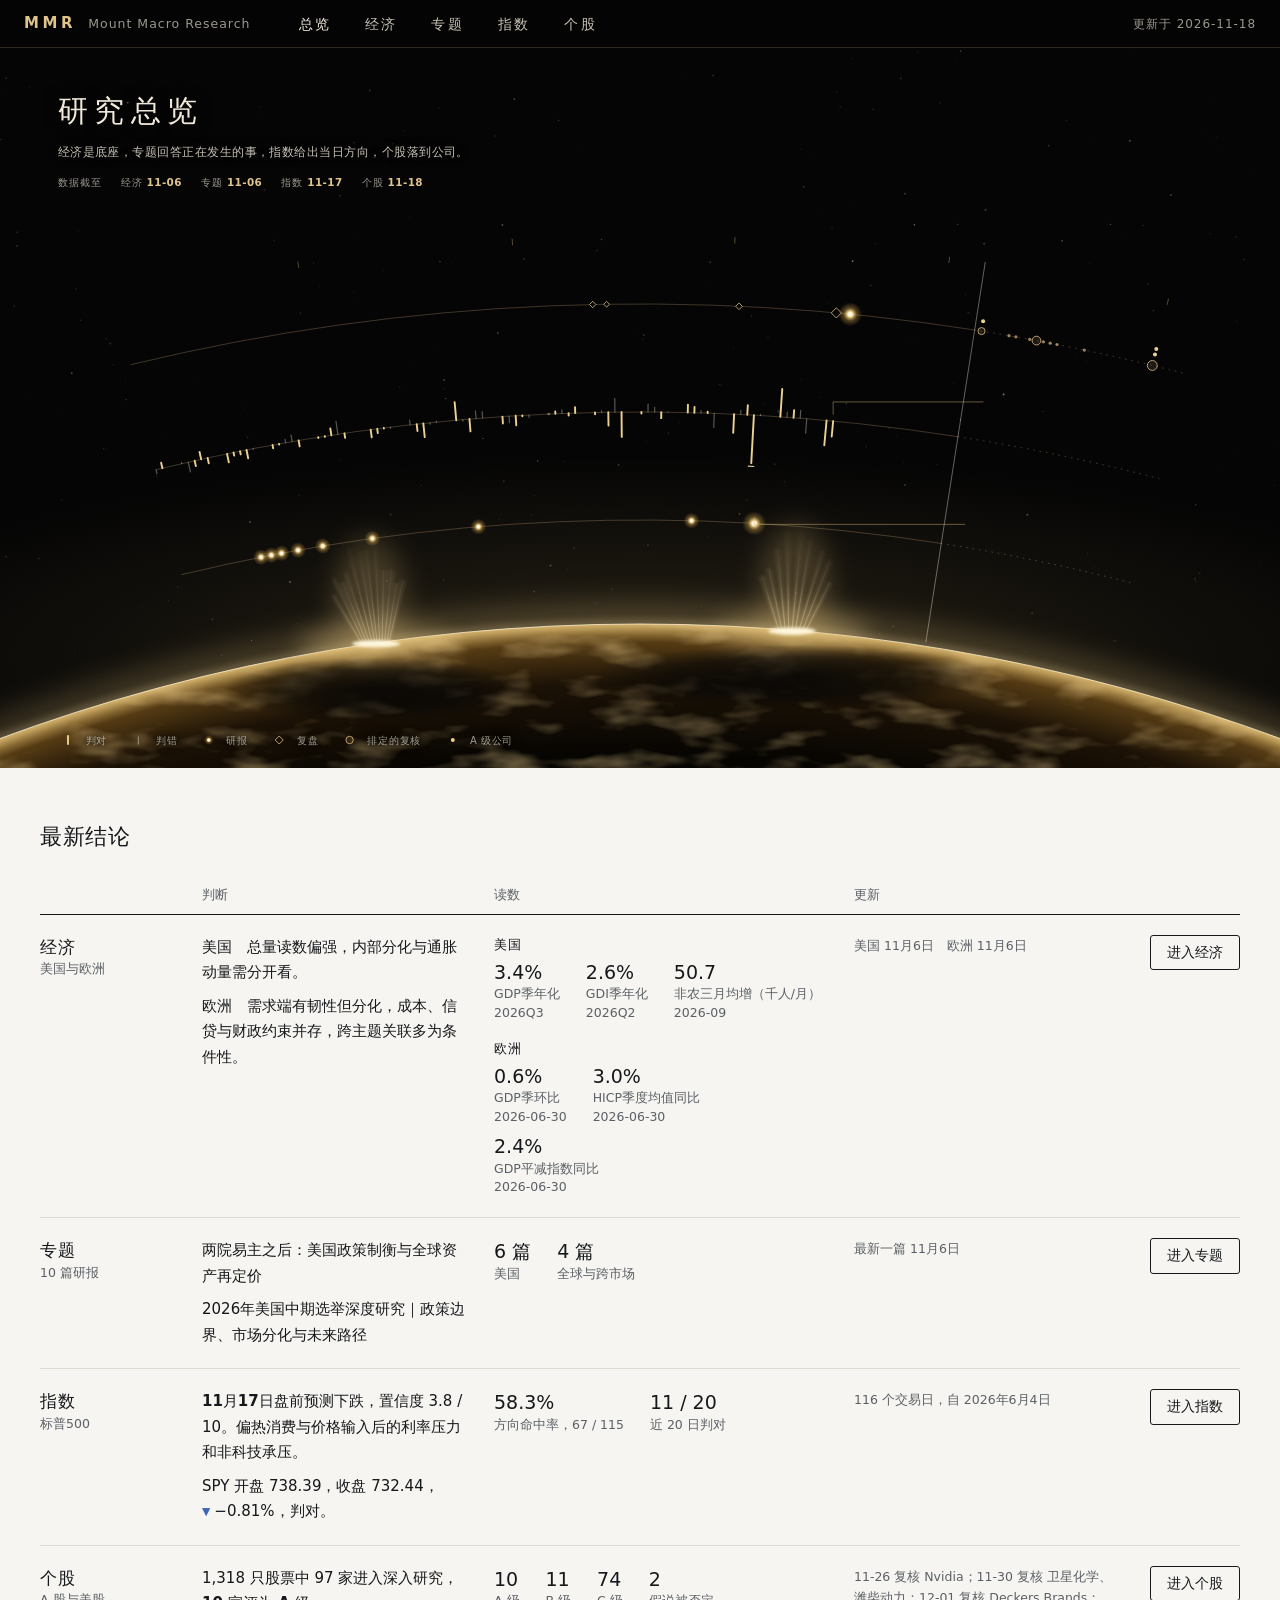
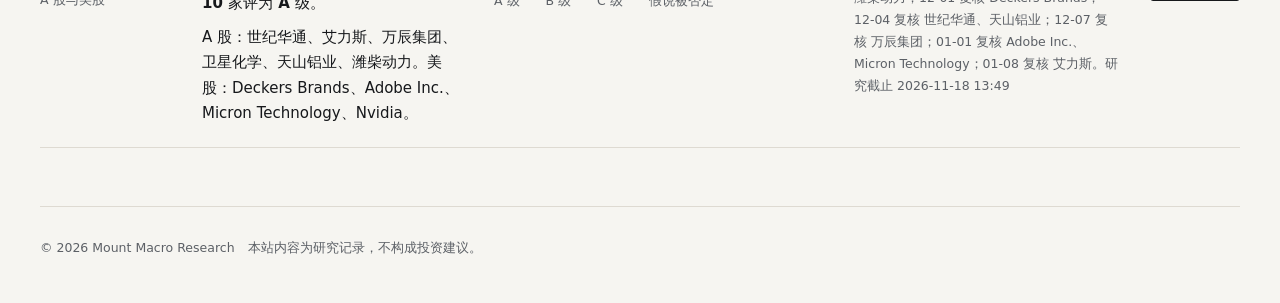
==== index.html @ 487f597b "个股：公开文字去掉工作备注和写死的分级；少见的两种结论不再被标成 C 级 - Adobe、Deckers、美光的“为什么是现在”等栏目改成给读者看的话；七家 A 股公司的估值方法改成中文。 - 复核日" ====
<!doctype html>
<html lang="zh-CN">
<head>
<meta charset="utf-8">
<meta name="viewport" content="width=device-width, initial-scale=1, viewport-fit=cover">
<title>Mount Macro Research</title>
<meta name="description" content="Mount Macro Research：从基础经济研究、专题研究到标普500 当日预测与 A 股、美股个股机会的一套研究。">
<link rel="icon" href="assets/favicon.svg" type="image/svg+xml">
<link rel="stylesheet" href="assets/site.css?v=5579588b7c">
<style>
.now td:first-child { width: 150px } .now h3 { font: 600 17px/1.5 var(--sans); letter-spacing: .06em } .now h3 small { display: block; font: 400 12.5px/1.5 var(--sans); color: var(--p-ink2); letter-spacing: 0 }
.now .judg { font-size: 15px; line-height: 1.7; max-width: 44ch; text-wrap: pretty } .now .judg + .judg { margin-top: 8px } .now .judg b { font-weight: 600 }
.now .figs { display: flex; gap: 6px 26px; flex-wrap: wrap } .now .figs div { font-size: 12.5px; color: var(--p-ink2); line-height: 1.5 } .now .figs b { display: block; font: 500 19px/1.4 var(--num); color: var(--p-ink) }
.now td { padding-top: 20px; padding-bottom: 20px } .now td:last-child { width: 110px; text-align: right } .now td:nth-child(3) { width: 30% } .now td:nth-child(4) { width: 24% }
.now .region-k { font-size: 12.5px; font-weight: 600; letter-spacing: .08em; margin-bottom: 4px }
@media (max-width: 900px) {
  /* 窄屏上每一层占一段，自上而下排 */
  .now thead { display: none } .now tr { display: block; padding: 22px 0; border-bottom: 1px solid var(--p-hair) } .now tbody tr:first-child { padding-top: 0 }
  .now td, .now td:first-child, .now td:nth-child(3), .now td:nth-child(4), .now td:last-child { display: block; width: auto; padding: 0; border: 0; text-align: left }
  .now td + td { margin-top: 12px } .now .judg { max-width: none }
}
</style>
</head>
<body>
<div class="stage-wrap"><div class="stage pre" id="stage">
  <svg class="field" id="field" viewBox="0 0 1600 900" role="img" aria-label="四层研究在同一条时间轴上：最下是经济，往上依次是专题、指数、个股"></svg>
  <header class="cover" style="width:620px">
    <h1>研究总览</h1>
    <p class="cover-line">经济是底座，专题回答正在发生的事，指数给出当日方向，个股落到公司。</p>
    <p class="cover-meta" id="asof"></p>
  </header>
  <footer class="foot"><div class="legend" id="legend"></div></footer>
</div></div>

<main class="paper">
  <div class="wrap">
    <section class="sec" id="now">
      <div class="sec-h"><h2>最新结论</h2></div>
      <div class="tbl-wrap"><table class="tbl now" id="now-table"></table></div>
    </section>
    <div id="foot"></div>
  </div>
</main>

<script src="data/hub.js?v=5579588b7c"></script>
<script src="assets/site.js?v=5579588b7c"></script>
<script src="assets/home.js?v=5579588b7c"></script>
</body>
</html>
---- assets/site.css ----
/* 整站共用样式。
   两种表面：夜空舞台（看结构与关系）和纸面（读内容与数字）。
   颜色只做三件事：香槟金是体系本身（线、数字、焦点）；赤金/烤蓝是方向（涨跌、正负）；实心/空心是结果（判对、判错）。 */
:root {
  --night: #050505; --ink: #f1eadb; --ink2: rgba(241, 234, 219, .82); --ink3: rgba(241, 234, 219, .64); --hair: rgba(206, 176, 118, .22);
  --gold: #cfb07a; --gold2: rgba(207, 176, 122, .55); --gold-t: #e0c48c;   /* 金色文字比细线亮一档，并且加粗，黑底上才看得清 */
  --warm: #ad4a40; --cool: #6290dc; --amber: #b3903a;
  --paper: #f6f5f1; --p-ink: #16181b; --p-ink2: #5c6066; --p-ink3: #6f7378; --p-hair: #dedad2; --p-hair2: #ebe8e1;
  --p-accent: #7a5f1c; --p-warm: #a8443a; --p-cool: #3d66b5; --p-wash: rgba(179, 144, 58, .1);
  --sans: "PingFang SC", "Hiragino Sans GB", "Noto Sans CJK SC", "Source Han Sans SC", "Microsoft YaHei", system-ui, sans-serif;
  --num: "Avenir Next", "Helvetica Neue", "Segoe UI", "PingFang SC", system-ui, sans-serif;
}
* { box-sizing: border-box }
[hidden] { display: none !important }
html { background: var(--night); -webkit-text-size-adjust: 100% }
body { margin: 0; background: var(--night); color: var(--ink); font: 15px/1.75 var(--sans); -webkit-font-smoothing: antialiased; font-synthesis: none }
button, input, select { font: inherit; color: inherit }
button { cursor: pointer }
a { color: inherit }
p, h1, h2, h3, h4, figure, dl, dd { margin: 0 }
:focus-visible { outline: 1px solid var(--gold); outline-offset: 4px; border-radius: 2px }
.paper :focus-visible, .dossier .body :focus-visible { outline-color: var(--p-accent) }
.sr { position: absolute; width: 1px; height: 1px; overflow: hidden; clip-path: inset(50%); white-space: nowrap }

/* ── 顶栏：五个栏目按研究链排列 ── */
.nav { position: sticky; top: 0; z-index: 40; height: 48px; display: flex; align-items: center; gap: 34px; padding: 0 max(24px, calc((100vw - 1456px) / 2)); overflow-x: auto; overflow-y: hidden; scrollbar-width: none;
  background: rgba(5, 5, 5, .9); -webkit-backdrop-filter: blur(10px); backdrop-filter: blur(10px); border-bottom: 1px solid var(--hair) }
.brand { display: flex; align-items: baseline; gap: 12px; text-decoration: none; margin-right: 14px; white-space: nowrap }
.brand b { font: 600 15px/1 var(--num); letter-spacing: .24em; color: var(--gold-t) }
.brand span { font: 400 12.5px/1 var(--sans); letter-spacing: .08em; color: var(--ink3) }
.nav .tab { position: relative; font: 400 14px/48px var(--sans); letter-spacing: .16em; color: var(--ink2); text-decoration: none; white-space: nowrap; transition: color .2s }
.nav .tab:hover { color: var(--ink) }
.nav .tab[aria-current="page"] { color: var(--ink) }
.nav .tab[aria-current="page"]::after { content: ""; position: absolute; left: 0; right: .16em; bottom: 0; height: 1px; background: var(--gold) }
.nav .aside { margin-left: auto; display: flex; align-items: center; gap: 14px; font: 400 12px/1 var(--sans); letter-spacing: .08em; color: var(--ink3); white-space: nowrap }

/* ── 夜空舞台：1600×900 的画面整体缩放 ── */
.stage-wrap { position: relative; background: var(--night); overflow: hidden; height: calc(900px * var(--s, 1)) }
.stage { position: absolute; left: 50%; top: 0; width: 1600px; height: 900px; margin-left: -800px; transform: scale(var(--s, 1)); transform-origin: 50% 0; color: var(--ink) }
.field { position: absolute; left: 0; top: 0; width: 1600px; height: 900px; overflow: visible }
.cover { position: absolute; left: 72px; top: 54px; width: 480px; z-index: 2 }
.cover h1 { font: 300 38px/1.3 var(--sans); letter-spacing: .2em; text-shadow: 0 0 18px var(--night) }
.cover-line { margin-top: 14px; font: 400 14.5px/1.9 var(--sans); color: var(--ink2); letter-spacing: .04em; text-shadow: 0 0 12px var(--night); text-wrap: pretty }
.cover-meta { margin-top: 14px; display: flex; gap: 8px 24px; flex-wrap: wrap; align-items: baseline; font: 400 12.5px/1.6 var(--sans); color: var(--ink3); letter-spacing: .06em }
.cover-meta b { font: 600 13px/1.6 var(--num); color: var(--gold-t); letter-spacing: .04em }
.link { background: none; border: 0; padding: 0 0 2px; color: var(--ink); font: 400 13px/1.6 var(--sans); letter-spacing: .08em; border-bottom: 1px solid var(--gold2); text-decoration: none; cursor: pointer; transition: border-color .2s, color .2s }
.link:hover { border-bottom-color: var(--gold); color: #fff }
.index { position: absolute; right: 72px; top: 54px; width: 286px; z-index: 2 }
.index::before { content: ""; position: absolute; inset: -30px -40px -26px -46px; z-index: -1; pointer-events: none; background: radial-gradient(closest-side, rgba(5, 5, 5, .78), rgba(5, 5, 5, .5) 62%, rgba(5, 5, 5, 0)) }
.index h2 { font: 500 13px/1.5 var(--sans); color: var(--ink3); letter-spacing: .1em; padding-bottom: 12px; border-bottom: 1px solid var(--hair) }
.index h3 { display: flex; gap: 10px; align-items: center; font: 400 12.5px/1.5 var(--sans); color: var(--ink3); margin: 14px 0 4px; letter-spacing: .04em }
.index h3 i { width: 16px; height: 2px; border-radius: 1px; flex: none; background: var(--gold) }
.index .row { display: grid; grid-template-columns: 52px 1fr; gap: 0 4px; width: 100%; text-align: left; background: none; border: 0; padding: 4px 0; cursor: pointer; text-decoration: none;
  font: 400 13.5px/1.6 var(--sans); color: var(--ink2); transition: color .25s, opacity .35s; text-wrap: pretty }
.index .row span { font: 600 12.5px/1.75 var(--num); color: var(--gold-t); letter-spacing: .02em }
.index .row em { grid-column: 2; font: 400 12px/1.5 var(--sans); font-style: normal; color: var(--ink3) }
.index .row:hover, .index .row.on { color: var(--ink) }
.stage.focus .index .row:not(.on) { opacity: .4 }
.foot { position: absolute; left: 72px; right: 72px; bottom: 24px; display: flex; justify-content: space-between; align-items: flex-end; gap: 40px; z-index: 2;
  font: 400 12.5px/1.7 var(--sans); color: var(--ink3); letter-spacing: .04em; text-shadow: 0 0 6px var(--night), 0 0 14px var(--night) }
.legend { display: flex; gap: 8px 26px; flex-wrap: wrap; align-items: center }
.legend span { display: inline-flex; gap: 9px; align-items: center; white-space: nowrap }
.legend svg { width: 26px; height: 12px; overflow: visible; flex: none }
.note-l { max-width: 520px; text-wrap: pretty }
.seg-d { display: inline-flex; gap: 2px; padding: 2px; border: 1px solid var(--hair); border-radius: 3px }
.seg-d button { border: 0; background: none; padding: 3px 12px; font: 400 12.5px/1.7 var(--sans); letter-spacing: .08em; color: var(--ink2); border-radius: 2px }
.seg-d button[aria-pressed="true"] { background: rgba(207, 176, 122, .18); color: var(--ink) }

/* 舞台里的 SVG 文字与标记 */
.field text { font-family: var(--sans); fill: var(--ink); paint-order: stroke; stroke: var(--night); stroke-width: 5px; stroke-linejoin: round; stroke-opacity: .86 }
.field .t { font-size: 14.5px; font-weight: 500; letter-spacing: .06em }
.field .t2 { font-size: 12.5px; font-weight: 400; fill: var(--ink2); letter-spacing: .04em }
.field .t3 { font-size: 12px; font-weight: 400; fill: var(--ink3); letter-spacing: .04em }
.field .tn { font-family: var(--num); font-size: 12.5px; font-weight: 600; fill: var(--gold-t); letter-spacing: .04em }
.field .ta { font-family: var(--num); font-size: 12.5px; font-weight: 400; fill: var(--ink3); letter-spacing: .04em }   /* 坐标轴读数，保持轻 */
.field .hot { cursor: pointer }
.field .dim { transition: opacity .35s }
.stage.focus .field .dim:not(.on) { opacity: .22 }
.stage.pre .cover, .stage.pre .index, .stage.pre .foot { opacity: 0; transform: translateY(8px) }
.stage .cover, .stage .index, .stage .foot { transition: opacity 1.1s ease, transform 1.1s cubic-bezier(.2, .7, .2, 1) }
.stage .index { transition-delay: .5s } .stage .foot { transition-delay: .9s }
.stage.pre .field .rise { opacity: 0 }
.field .rise { transition: opacity 1.2s ease }

/* 悬停读数 */
.tip { position: fixed; z-index: 80; pointer-events: none; max-width: 340px; padding: 10px 14px 11px; background: rgba(12, 11, 9, .96); border: 1px solid var(--hair); color: var(--ink);
  font: 400 12.5px/1.65 var(--sans); letter-spacing: .02em; box-shadow: 0 12px 40px rgba(0, 0, 0, .6) }
.tip b { display: block; font: 500 14px/1.5 var(--num); color: var(--ink); letter-spacing: .02em }
.tip i { font-style: normal; color: var(--ink3) }
.tip .kv { display: flex; justify-content: space-between; gap: 18px }
.tip .kv span:last-child { font-family: var(--num); color: var(--ink) }

/* 窄屏照样显示整张图，按屏宽缩小 */
.nav::-webkit-scrollbar { display: none }
@media (max-width: 859px) { .nav { gap: 20px; padding: 0 16px } .brand span, .nav .aside > span { display: none } .nav .aside { gap: 0 } }

/* ── 纸面 ── */
.paper { background: var(--paper); color: var(--p-ink) }
.wrap { max-width: 1296px; margin: 0 auto; padding: 0 40px }
.sec { padding: 54px 0 58px; border-top: 1px solid var(--p-hair) }
.sec:first-child { border-top: 0 }
.sec > h2, .sec-h h2 { font: 600 22px/1.4 var(--sans); letter-spacing: .03em }
.sec .lede { color: var(--p-ink2); max-width: 70ch; margin-top: 6px; text-wrap: pretty }
.sec-h { display: flex; justify-content: space-between; align-items: flex-end; gap: 24px; flex-wrap: wrap; margin-bottom: 22px }
.filters { display: flex; gap: 12px 18px; flex-wrap: wrap; align-items: center; padding: 16px 0; position: sticky; top: 48px; z-index: 20; background: rgba(246, 245, 241, .94); -webkit-backdrop-filter: blur(8px); backdrop-filter: blur(8px); border-bottom: 1px solid var(--p-hair) }
.filters label { font-size: 12.5px; color: var(--p-ink2) }
.filters input[type="search"], .filters select { height: 32px; padding: 0 10px; border: 1px solid var(--p-hair); border-radius: 3px; background: #fff; font-size: 13px; min-width: 0 }
.filters input[type="search"] { width: 220px }
.filters .count { margin-left: auto; font-size: 12.5px; color: var(--p-ink2) }
.seg { display: inline-flex; border: 1px solid var(--p-hair); border-radius: 3px; overflow: hidden; background: #fff }
.seg button { border: 0; background: none; padding: 5px 14px; font-size: 13px; line-height: 1.6; color: var(--p-ink2); white-space: nowrap }
.seg button + button { border-left: 1px solid var(--p-hair) }
.seg button[aria-pressed="true"] { background: var(--p-ink); color: var(--paper) }
.tbl-wrap { overflow-x: auto }
table.tbl { width: 100%; border-collapse: collapse; font-size: 13.5px; line-height: 1.6 }
.tbl th { font-weight: 500; font-size: 12.5px; color: var(--p-ink2); text-align: left; padding: 10px 12px 9px; border-bottom: 1px solid var(--p-ink); white-space: nowrap }
.tbl td { padding: 11px 12px; border-bottom: 1px solid var(--p-hair); vertical-align: top }
.tbl th:first-child, .tbl td:first-child { padding-left: 0 } .tbl th:last-child, .tbl td:last-child { padding-right: 0 }
.tbl .n { font-family: var(--num); font-variant-numeric: tabular-nums; text-align: right; white-space: nowrap }
.tbl th.n { text-align: right }
.tbl tr.open { cursor: pointer; transition: background .15s } .tbl tr.open:hover { background: var(--p-wash) }
.tbl small { display: block; color: var(--p-ink2); font-size: 12.5px }
.tbl .clip { display: -webkit-box; -webkit-box-orient: vertical; -webkit-line-clamp: 2; overflow: hidden }
.pager { display: flex; justify-content: space-between; align-items: center; gap: 16px; padding-top: 14px; font-size: 12.5px; color: var(--p-ink2) }
.pager button { border: 1px solid var(--p-hair); background: #fff; border-radius: 3px; padding: 3px 12px; font-size: 13px } .pager button:disabled { opacity: .4; cursor: default }
.tag { display: inline-block; padding: 0 7px; border: 1px solid var(--p-hair); border-radius: 2px; font-size: 12px; line-height: 1.7; color: var(--p-ink2); white-space: nowrap; background: #fff }
.tag.gold { border-color: rgba(122, 95, 28, .45); color: var(--p-accent) }
.tag.solid { background: var(--p-ink); border-color: var(--p-ink); color: var(--paper) }
.mark { display: inline-block; width: 9px; height: 9px; border-radius: 50%; margin-right: 7px; vertical-align: 0; border: 1.5px solid var(--p-accent) }
.mark.hit { background: var(--p-accent) } .mark.miss { border-color: #9a9da2 }
.up, .dn { white-space: nowrap } .up::before { content: "▲"; color: var(--p-warm); font-size: .72em; margin-right: 4px; vertical-align: .1em } .dn::before { content: "▼"; color: var(--p-cool); font-size: .72em; margin-right: 4px; vertical-align: .1em }
.stage .up::before, .dossier header .up::before, .tip .up::before { color: var(--warm) } .stage .dn::before, .dossier header .dn::before, .tip .dn::before { color: var(--cool) }
.btn { display: inline-block; white-space: nowrap; border: 1px solid var(--p-ink); background: none; border-radius: 3px; padding: 6px 16px; font-size: 13.5px; line-height: 1.6; text-decoration: none; color: var(--p-ink); transition: background .15s, color .15s }
.btn:hover { background: var(--p-ink); color: var(--paper) }
.plain { color: var(--p-ink); text-decoration: underline; text-decoration-color: rgba(122, 95, 28, .5); text-underline-offset: 4px; background: none; border: 0; padding: 0; cursor: pointer }
.plain:hover { text-decoration-color: var(--p-accent) }
.kvs { display: grid; grid-template-columns: repeat(auto-fit, minmax(150px, 1fr)); gap: 22px 28px }
.kv-b { border-top: 1px solid var(--p-ink); padding-top: 10px }
.kv-b dt { font-size: 12.5px; color: var(--p-ink2) }
.kv-b dd { font: 500 26px/1.3 var(--num); letter-spacing: -.01em; margin-top: 2px }
.kv-b small { display: block; font: 400 12.5px/1.5 var(--sans); color: var(--p-ink2); letter-spacing: 0; margin-top: 2px }
.fine { font-size: 12.5px; line-height: 1.75; color: var(--p-ink2); max-width: 86ch; text-wrap: pretty }
.fine + .fine { margin-top: 8px }
.cols { display: grid; grid-template-columns: 1fr 1fr; gap: 48px }
.pagefoot { padding: 30px 0 44px; border-top: 1px solid var(--p-hair); font-size: 12.5px; line-height: 1.8; color: var(--p-ink2) }
.pagefoot p + p { margin-top: 2px }

/* 纸面上的图表 */
.chart { position: relative }
.chart svg { display: block; width: 100%; height: auto; overflow: visible }
.chart text { font-family: var(--num); font-size: 12px; fill: var(--p-ink2) }
.chart .grid { stroke: var(--p-hair2); stroke-width: 1 } .chart .axis { stroke: var(--p-hair); stroke-width: 1 }
.chart-legend { display: flex; gap: 20px; flex-wrap: wrap; font-size: 12.5px; color: var(--p-ink2); margin: 0 0 8px }
.chart-legend span { display: inline-flex; align-items: center; gap: 8px } .chart-legend svg { width: 24px; height: 10px; overflow: visible }

/* ── 详情面板：判断、依据、口径、验证 ── */
.dossier { position: fixed; inset: 0; z-index: 60; visibility: hidden }
.dossier.open { visibility: visible }
.dossier .veil { position: absolute; inset: 0; background: rgba(5, 5, 5, .6); opacity: 0; transition: opacity .25s }
.dossier.open .veil { opacity: 1 }
.dossier .panel { position: absolute; top: 0; right: 0; bottom: 0; width: min(780px, 100%); background: var(--paper); display: flex; flex-direction: column; box-shadow: -30px 0 90px rgba(0, 0, 0, .55);
  transform: translateX(28px); opacity: 0; transition: transform .28s cubic-bezier(.2, .7, .2, 1), opacity .22s }
.dossier.open .panel { transform: none; opacity: 1 }
.dossier header { background: var(--night); color: var(--ink); padding: 24px 36px 0; border-bottom: 1px solid var(--hair); flex: none }
.dossier .top { display: flex; justify-content: space-between; align-items: baseline; gap: 20px }
.dossier .kicker { font: 500 12.5px/1.6 var(--sans); letter-spacing: .1em; color: var(--gold-t) }
.dossier .close { background: none; border: 0; padding: 0 0 2px; font: 400 13px/1.6 var(--sans); letter-spacing: .1em; color: var(--ink2); border-bottom: 1px solid var(--hair) }
.dossier .close:hover { color: var(--ink) }
.dossier h3 { font: 300 26px/1.4 var(--sans); letter-spacing: .08em; margin: 8px 0 6px }
.dossier .line { font: 400 14.5px/1.8 var(--sans); color: var(--ink2); text-wrap: pretty }
.dossier .facts { display: flex; gap: 10px 30px; flex-wrap: wrap; margin-top: 16px }
.dossier .facts div { font: 400 12px/1.5 var(--sans); color: var(--ink3); letter-spacing: .04em }
.dossier .facts b { display: block; font: 400 16px/1.5 var(--num); color: var(--ink); letter-spacing: .01em }
.dossier .tabs { display: flex; gap: 30px; margin-top: 20px }
.dossier header:has(.tabs[hidden]) { padding-bottom: 22px }
.dossier .tabs button { position: relative; background: none; border: 0; padding: 12px 0 13px; font: 400 14px/1.5 var(--sans); letter-spacing: .14em; color: var(--ink2) }
.dossier .tabs button small { font: 600 11.5px var(--num); color: var(--gold-t); margin-left: 6px; letter-spacing: 0 }
.dossier .tabs button[aria-selected="true"] { color: var(--ink) }
.dossier .tabs button[aria-selected="true"]::after { content: ""; position: absolute; left: 0; right: .14em; bottom: -1px; height: 1px; background: var(--gold) }
.dossier .body { flex: 1; overflow: auto; overscroll-behavior: contain; padding: 30px 36px 56px; color: var(--p-ink); font-size: 14.5px; line-height: 1.85 }
.dossier .body h4 { font: 600 14px/1.6 var(--sans); letter-spacing: .04em; margin: 26px 0 8px } .dossier .body h4:first-child { margin-top: 0 }
.dossier .body p { max-width: 68ch; text-wrap: pretty; white-space: pre-line } .dossier .body p + p { margin-top: 10px }
.dossier .body ul { margin: 0; padding-left: 1.2em; max-width: 68ch } .dossier .body li + li { margin-top: 8px }
.dossier .body ol.chain { margin: 0; padding: 0; list-style: none; max-width: 68ch } .dossier .body ol.chain li { position: relative; padding-left: 1.6em } .dossier .body ol.chain li::before { content: "→"; position: absolute; left: 0; color: var(--p-accent) }
.dossier .body .defs { display: grid; grid-template-columns: max-content 1fr; gap: 6px 22px; font-size: 13.5px }
.dossier .body .defs dt { color: var(--p-ink2) } .dossier .body .defs dd { overflow-wrap: anywhere }
.dossier .body .quiet { color: var(--p-ink2); font-size: 13px }
.dossier .body .kvs { margin: 4px 0 6px } .dossier .body .kv-b dd { font-size: 21px }
.dossier .body table.tbl { font-size: 13px }

@media (max-width: 900px) {
  .wrap { padding: 0 20px } .sec { padding: 38px 0 42px } .cols { grid-template-columns: 1fr; gap: 28px }
  .filters { position: static } .filters .count { margin-left: 0; width: 100% }
  .dossier header { padding: 20px 20px 0 } .dossier .body { padding: 22px 20px 44px } .dossier .tabs { gap: 22px } .dossier h3 { font-size: 22px }
}
@media (prefers-reduced-motion: reduce) { * { transition: none !important; animation: none !important } }
@media print { .nav, .stage-wrap, .filters, .dossier { display: none !important } body, html { background: #fff } }
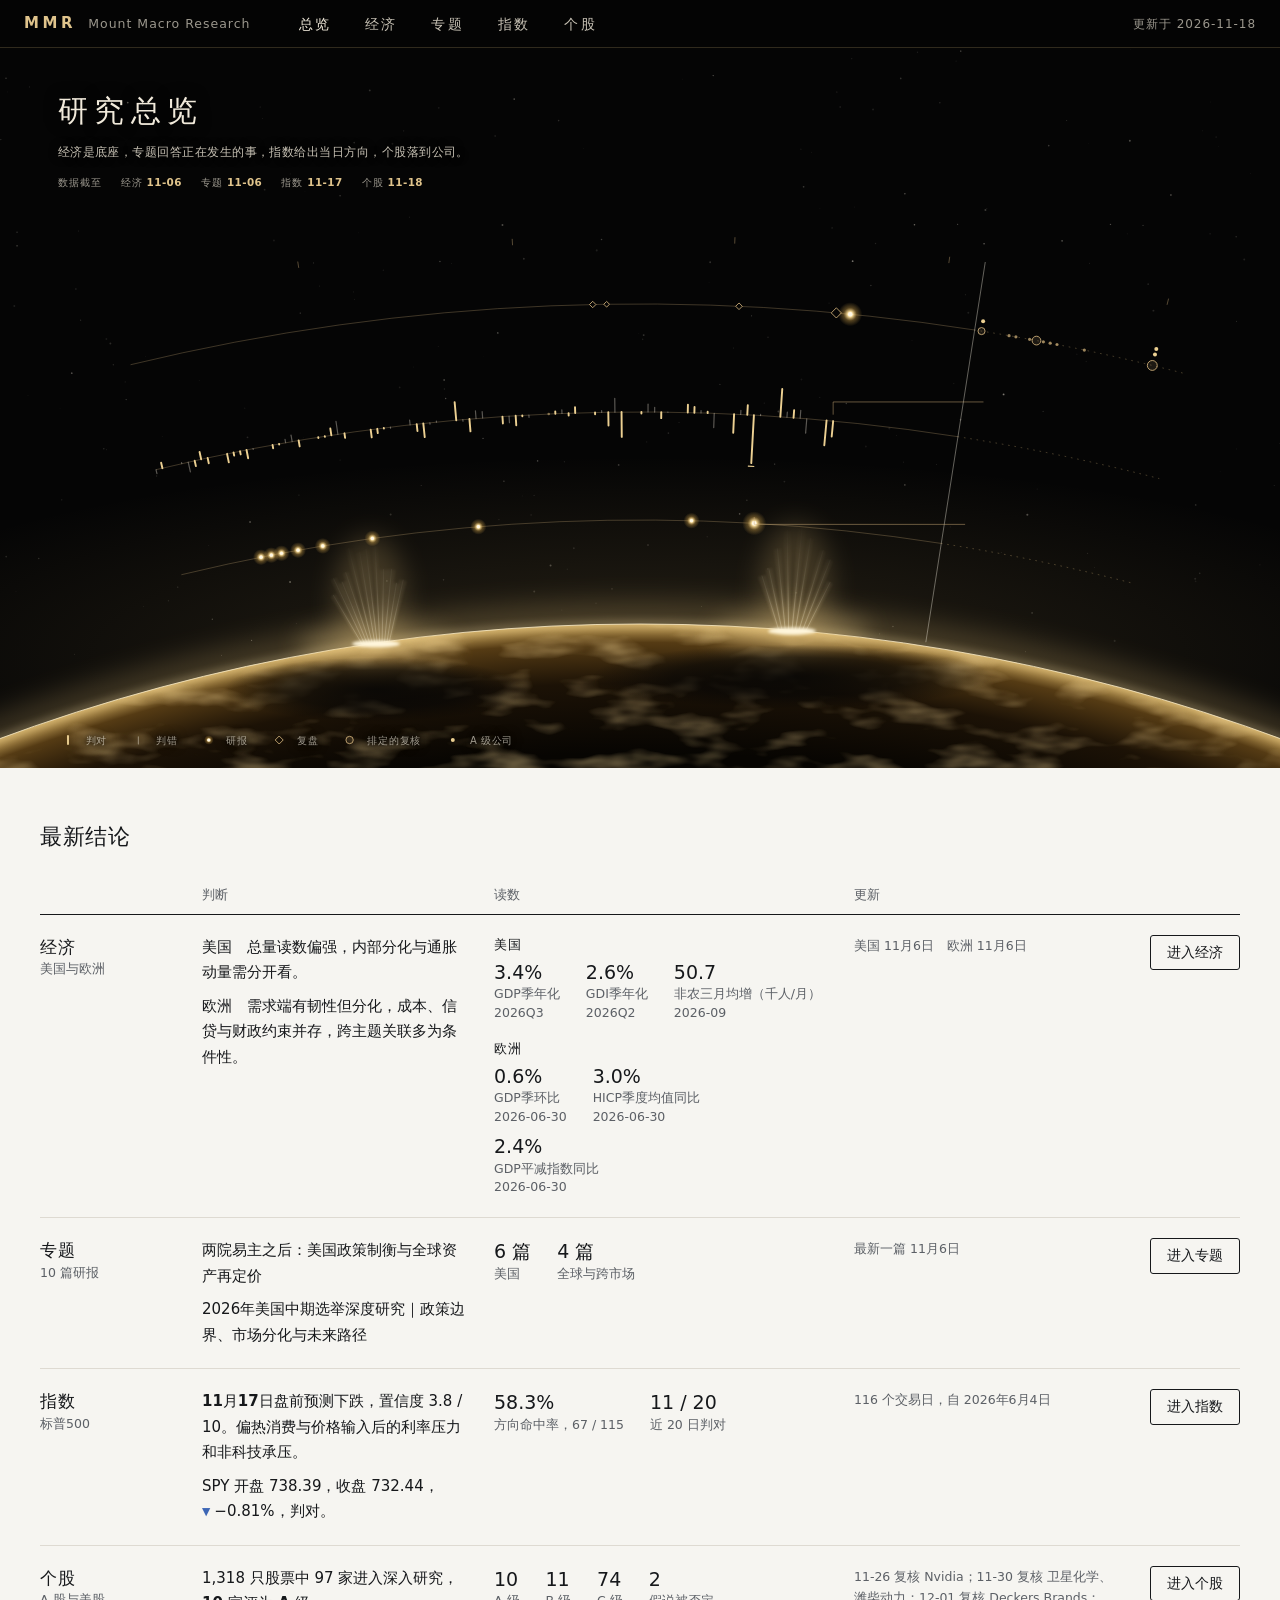
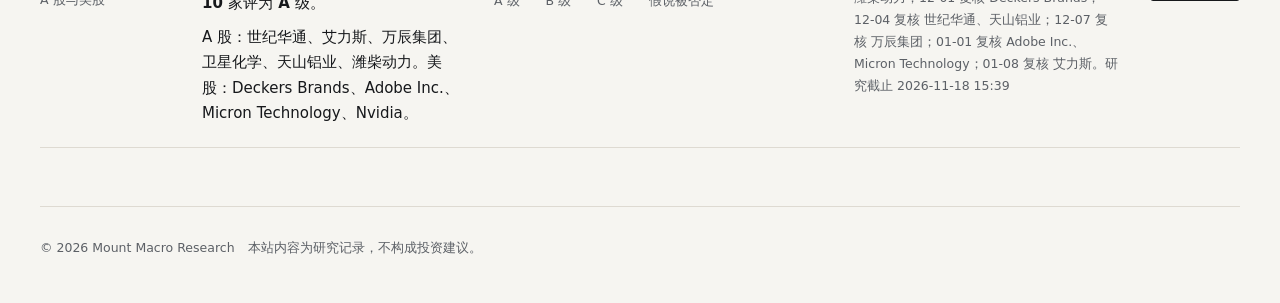
==== commit 2b913a63: "更新个股研究结果 研究截止 2026-11-18 15:39：A 股收盘更新到 11 月 18 日；云铝股份、紫金矿业按最新金属价格重算情景。  Co-Authored-By: Claude Fabl" ====
--- a/index.html
+++ b/index.html
@@ -6,7 +6,7 @@
 <title>Mount Macro Research</title>
 <meta name="description" content="Mount Macro Research：从基础经济研究、专题研究到标普500 当日预测与 A 股、美股个股机会的一套研究。">
 <link rel="icon" href="assets/favicon.svg" type="image/svg+xml">
-<link rel="stylesheet" href="assets/site.css?v=5579588b7c">
+<link rel="stylesheet" href="assets/site.css?v=c7c1328310">
 <style>
 .now td:first-child { width: 150px } .now h3 { font: 600 17px/1.5 var(--sans); letter-spacing: .06em } .now h3 small { display: block; font: 400 12.5px/1.5 var(--sans); color: var(--p-ink2); letter-spacing: 0 }
 .now .judg { font-size: 15px; line-height: 1.7; max-width: 44ch; text-wrap: pretty } .now .judg + .judg { margin-top: 8px } .now .judg b { font-weight: 600 }
@@ -42,8 +42,8 @@
   </div>
 </main>
 
-<script src="data/hub.js?v=5579588b7c"></script>
-<script src="assets/site.js?v=5579588b7c"></script>
-<script src="assets/home.js?v=5579588b7c"></script>
+<script src="data/hub.js?v=c7c1328310"></script>
+<script src="assets/site.js?v=c7c1328310"></script>
+<script src="assets/home.js?v=c7c1328310"></script>
 </body>
 </html>
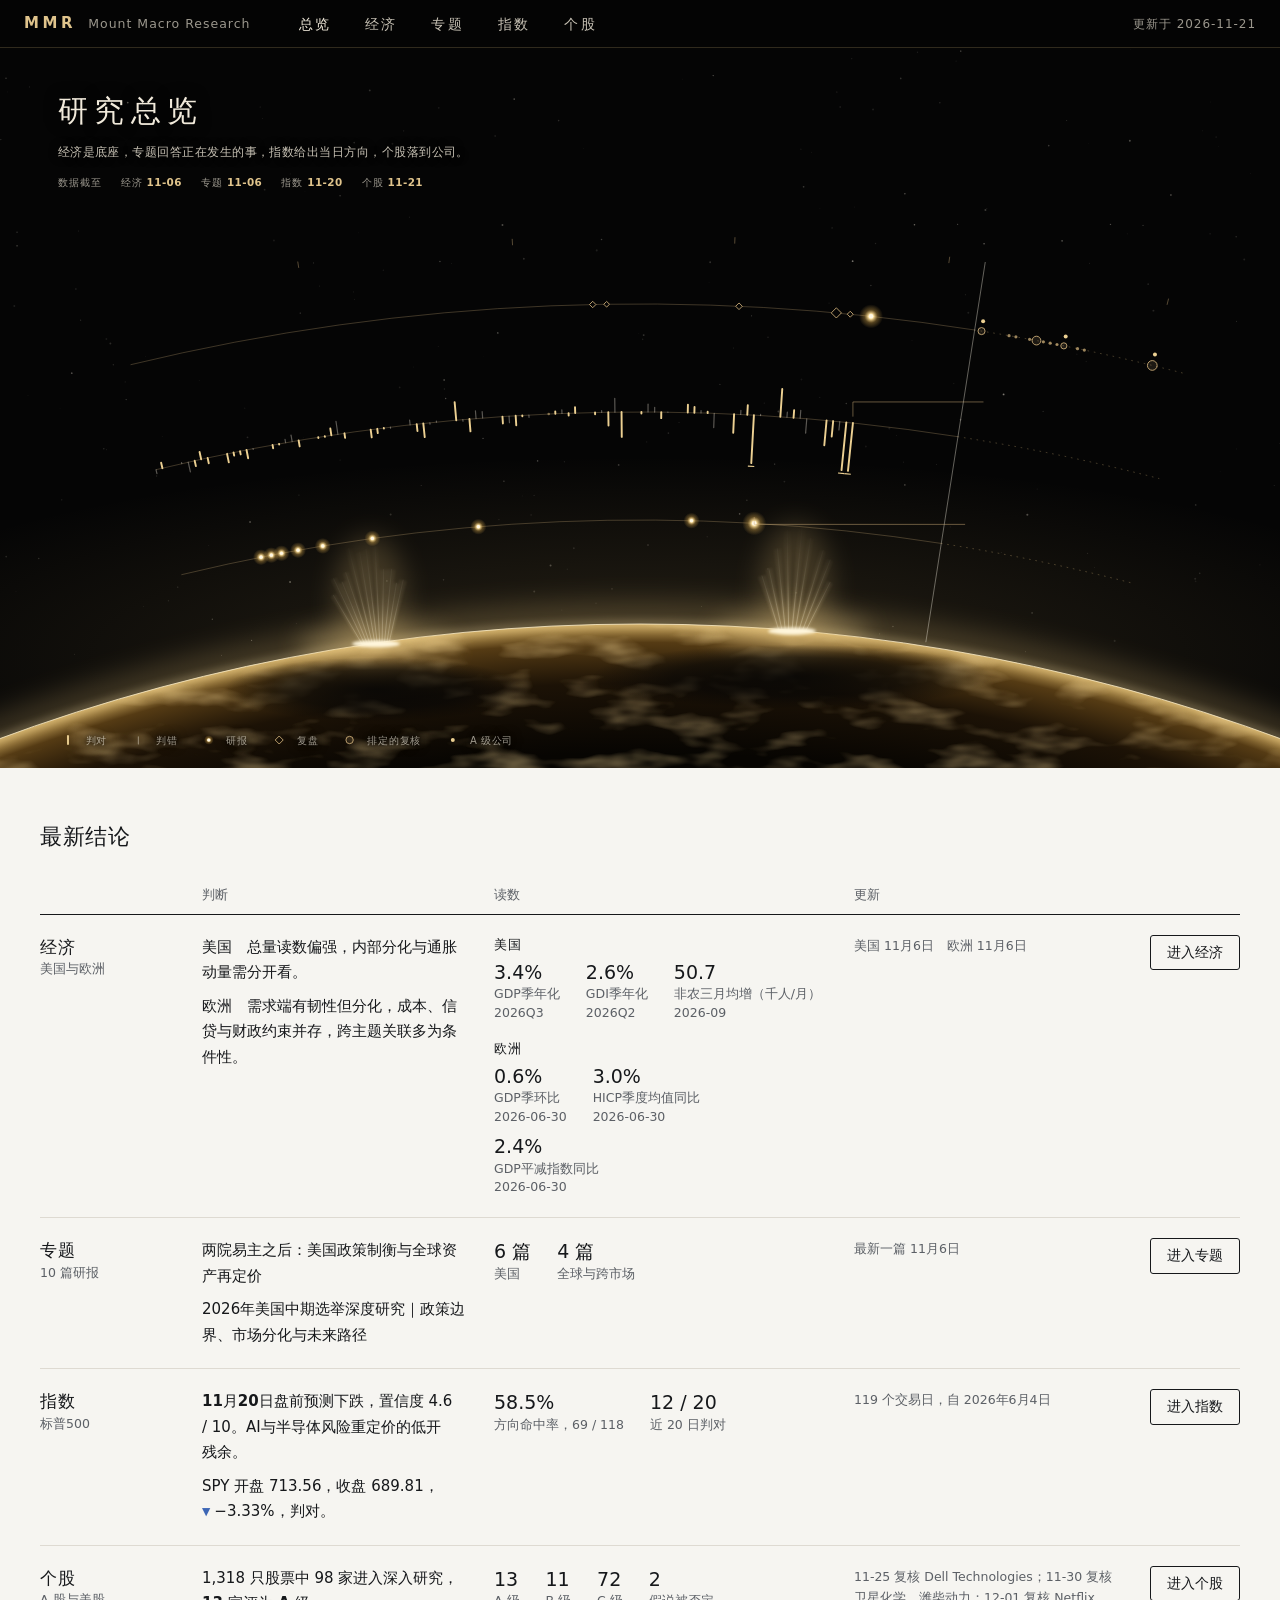
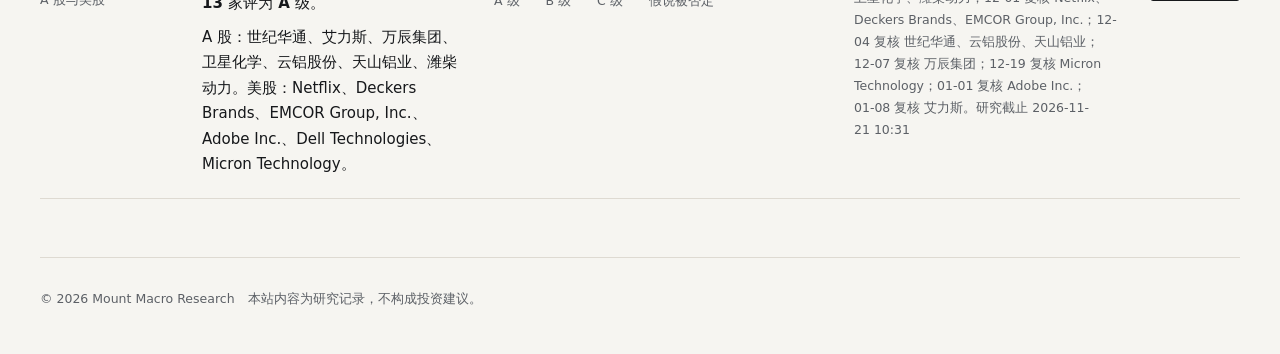
==== commit 41654ab4: "更新个股研究结果和指数；个股页两侧相邻的名字错开 个股截止 2026-11-21 10:31：A 级 13 家，英伟达转为重点跟踪，戴尔、奈飞、EMCOR、云铝股份列入 A 级，新增闪迪。 指数补到 " ====
--- a/index.html
+++ b/index.html
@@ -6,7 +6,7 @@
 <title>Mount Macro Research</title>
 <meta name="description" content="Mount Macro Research：从基础经济研究、专题研究到标普500 当日预测与 A 股、美股个股机会的一套研究。">
 <link rel="icon" href="assets/favicon.svg" type="image/svg+xml">
-<link rel="stylesheet" href="assets/site.css?v=c7c1328310">
+<link rel="stylesheet" href="assets/site.css?v=a14ccd80c5">
 <style>
 .now td:first-child { width: 150px } .now h3 { font: 600 17px/1.5 var(--sans); letter-spacing: .06em } .now h3 small { display: block; font: 400 12.5px/1.5 var(--sans); color: var(--p-ink2); letter-spacing: 0 }
 .now .judg { font-size: 15px; line-height: 1.7; max-width: 44ch; text-wrap: pretty } .now .judg + .judg { margin-top: 8px } .now .judg b { font-weight: 600 }
@@ -42,8 +42,8 @@
   </div>
 </main>
 
-<script src="data/hub.js?v=c7c1328310"></script>
-<script src="assets/site.js?v=c7c1328310"></script>
-<script src="assets/home.js?v=c7c1328310"></script>
+<script src="data/hub.js?v=a14ccd80c5"></script>
+<script src="assets/site.js?v=a14ccd80c5"></script>
+<script src="assets/home.js?v=a14ccd80c5"></script>
 </body>
 </html>
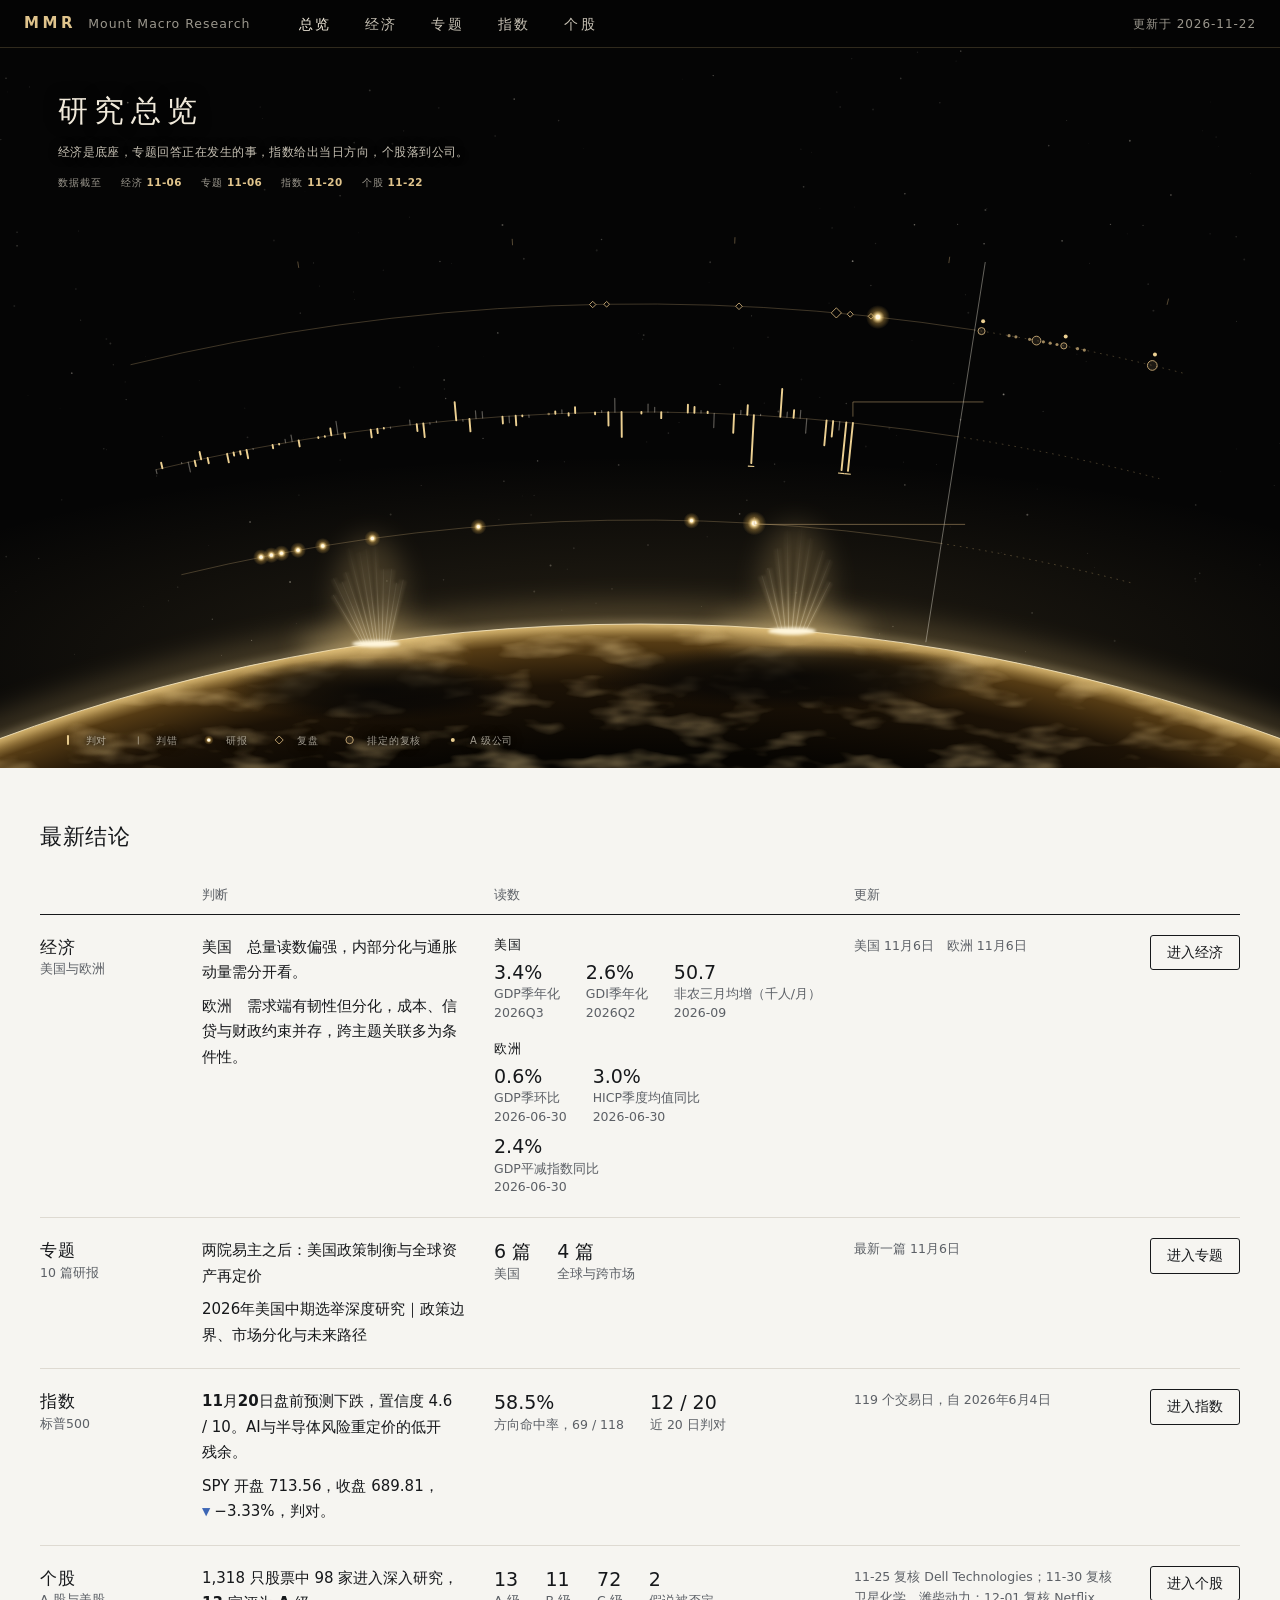
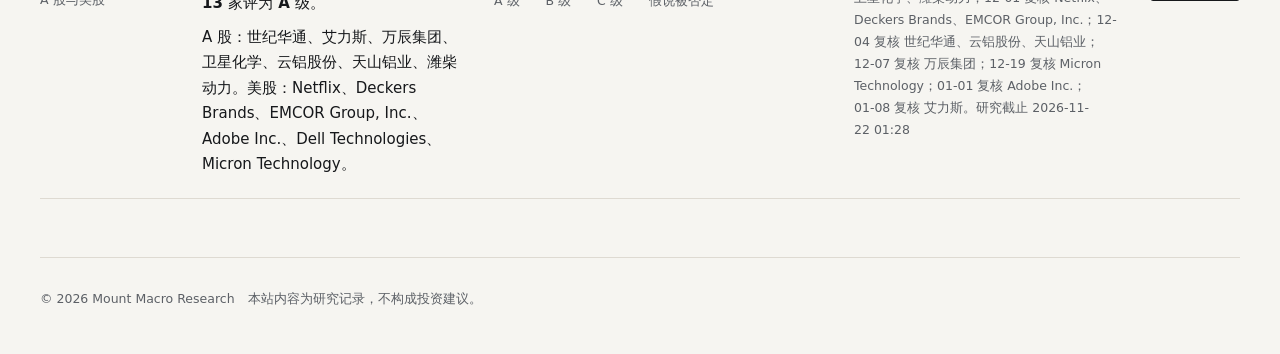
==== commit 3f9d3ac3: "更新个股研究结果；首页的个股日期改按北京时间，与个股页一致 Co-Authored-By: Claude Fable 5.2 <noreply@anthropic.com>" ====
--- a/index.html
+++ b/index.html
@@ -6,7 +6,7 @@
 <title>Mount Macro Research</title>
 <meta name="description" content="Mount Macro Research：从基础经济研究、专题研究到标普500 当日预测与 A 股、美股个股机会的一套研究。">
 <link rel="icon" href="assets/favicon.svg" type="image/svg+xml">
-<link rel="stylesheet" href="assets/site.css?v=a14ccd80c5">
+<link rel="stylesheet" href="assets/site.css?v=c340a3af2a">
 <style>
 .now td:first-child { width: 150px } .now h3 { font: 600 17px/1.5 var(--sans); letter-spacing: .06em } .now h3 small { display: block; font: 400 12.5px/1.5 var(--sans); color: var(--p-ink2); letter-spacing: 0 }
 .now .judg { font-size: 15px; line-height: 1.7; max-width: 44ch; text-wrap: pretty } .now .judg + .judg { margin-top: 8px } .now .judg b { font-weight: 600 }
@@ -42,8 +42,8 @@
   </div>
 </main>
 
-<script src="data/hub.js?v=a14ccd80c5"></script>
-<script src="assets/site.js?v=a14ccd80c5"></script>
-<script src="assets/home.js?v=a14ccd80c5"></script>
+<script src="data/hub.js?v=c340a3af2a"></script>
+<script src="assets/site.js?v=c340a3af2a"></script>
+<script src="assets/home.js?v=c340a3af2a"></script>
 </body>
 </html>
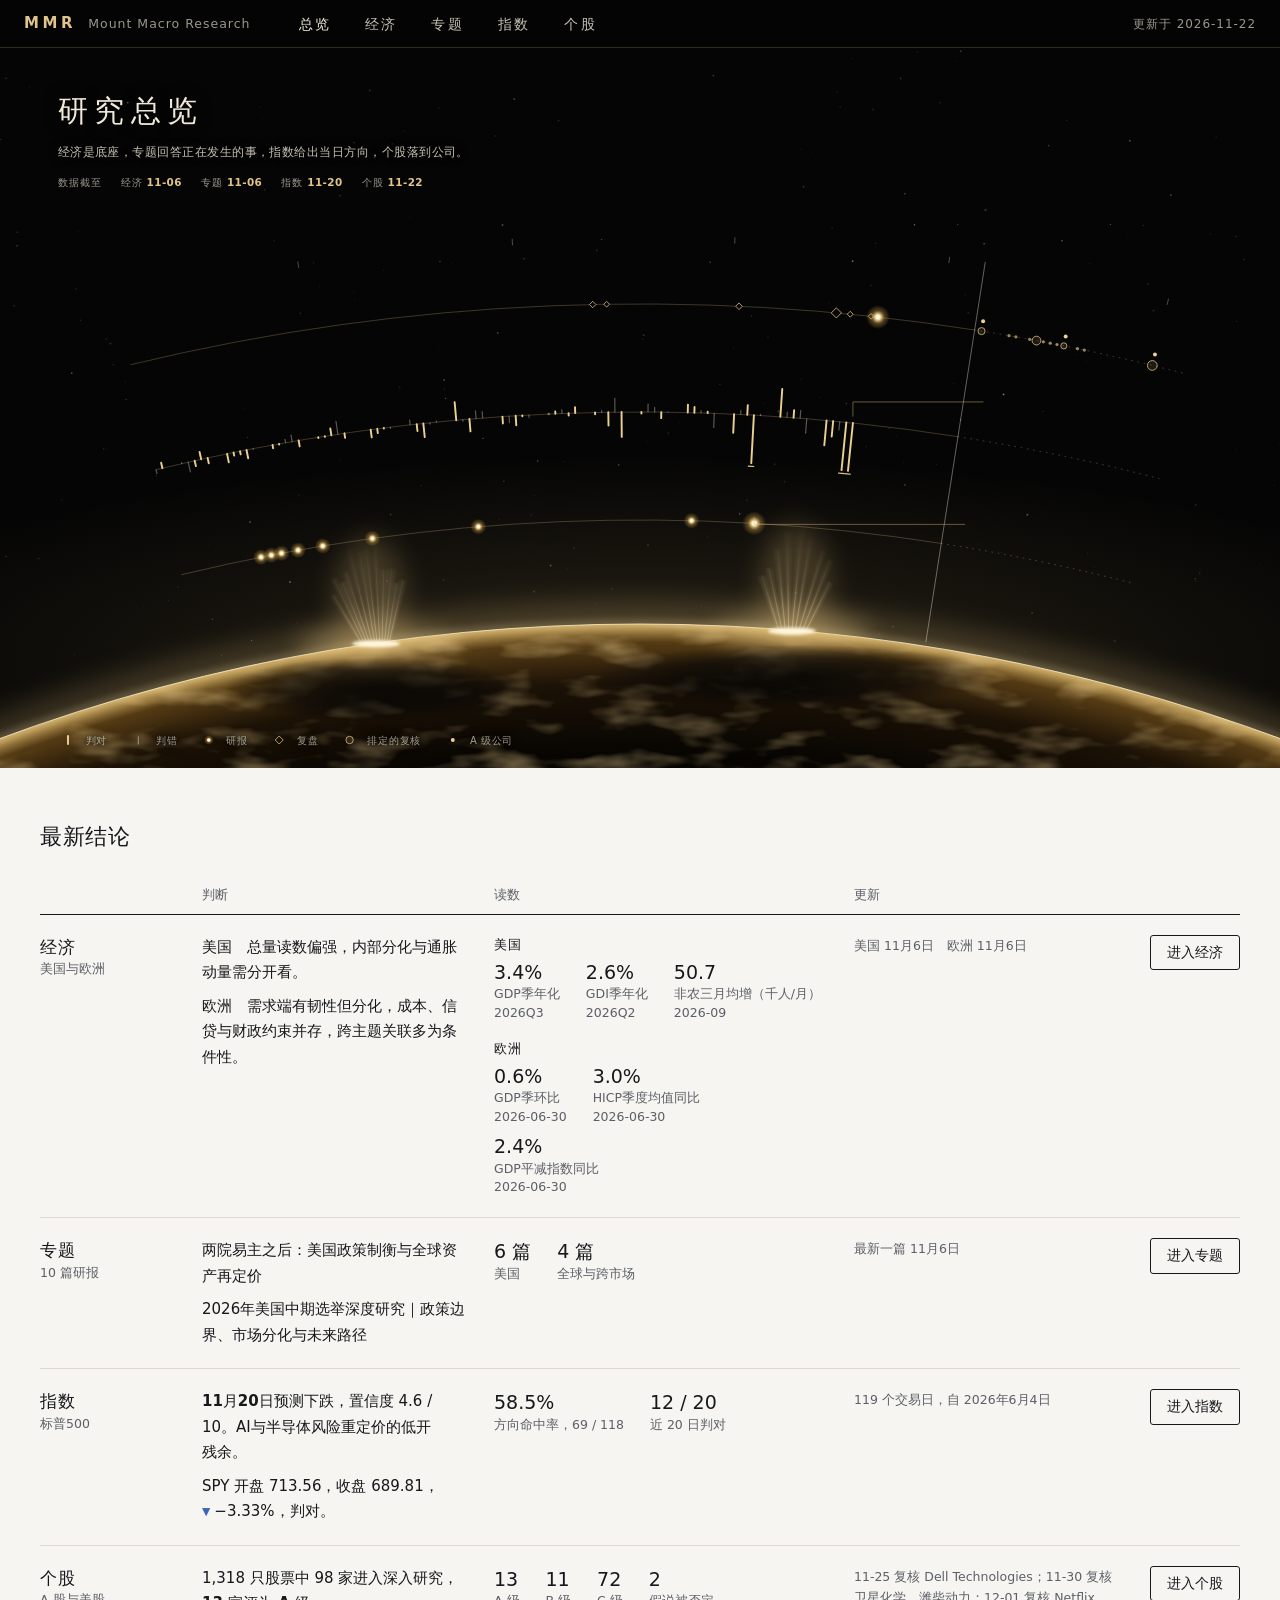
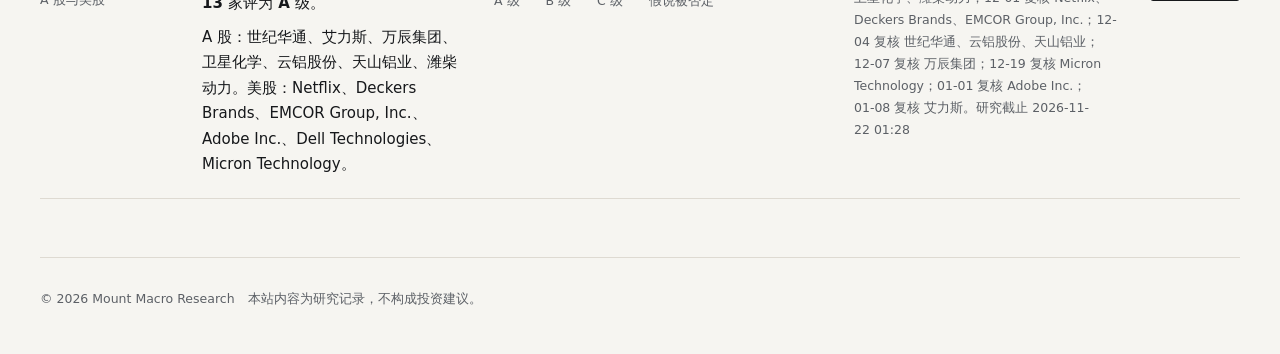
==== commit dcc9ee57: "指数和个股页面精简：文字只登原文开头连续的一段；指数详情只留主导因素、理由和收盘后；个股去掉评级门槛等过程栏目，因果链连成一句 Co-Authored-By: Claude Opus 5.5 <nor" ====
--- a/index.html
+++ b/index.html
@@ -6,7 +6,7 @@
 <title>Mount Macro Research</title>
 <meta name="description" content="Mount Macro Research：从基础经济研究、专题研究到标普500 当日预测与 A 股、美股个股机会的一套研究。">
 <link rel="icon" href="assets/favicon.svg" type="image/svg+xml">
-<link rel="stylesheet" href="assets/site.css?v=c340a3af2a">
+<link rel="stylesheet" href="assets/site.css?v=ba5c4e25df">
 <style>
 .now td:first-child { width: 150px } .now h3 { font: 600 17px/1.5 var(--sans); letter-spacing: .06em } .now h3 small { display: block; font: 400 12.5px/1.5 var(--sans); color: var(--p-ink2); letter-spacing: 0 }
 .now .judg { font-size: 15px; line-height: 1.7; max-width: 44ch; text-wrap: pretty } .now .judg + .judg { margin-top: 8px } .now .judg b { font-weight: 600 }
@@ -42,8 +42,8 @@
   </div>
 </main>
 
-<script src="data/hub.js?v=c340a3af2a"></script>
-<script src="assets/site.js?v=c340a3af2a"></script>
-<script src="assets/home.js?v=c340a3af2a"></script>
+<script src="data/hub.js?v=ba5c4e25df"></script>
+<script src="assets/site.js?v=ba5c4e25df"></script>
+<script src="assets/home.js?v=ba5c4e25df"></script>
 </body>
 </html>
--- a/assets/site.css
+++ b/assets/site.css
@@ -181,7 +181,6 @@
 .dossier .body h4 { font: 600 14px/1.6 var(--sans); letter-spacing: .04em; margin: 26px 0 8px } .dossier .body h4:first-child { margin-top: 0 }
 .dossier .body p { max-width: 68ch; text-wrap: pretty; white-space: pre-line } .dossier .body p + p { margin-top: 10px }
 .dossier .body ul { margin: 0; padding-left: 1.2em; max-width: 68ch } .dossier .body li + li { margin-top: 8px }
-.dossier .body ol.chain { margin: 0; padding: 0; list-style: none; max-width: 68ch } .dossier .body ol.chain li { position: relative; padding-left: 1.6em } .dossier .body ol.chain li::before { content: "→"; position: absolute; left: 0; color: var(--p-accent) }
 .dossier .body .defs { display: grid; grid-template-columns: max-content 1fr; gap: 6px 22px; font-size: 13.5px }
 .dossier .body .defs dt { color: var(--p-ink2) } .dossier .body .defs dd { overflow-wrap: anywhere }
 .dossier .body .quiet { color: var(--p-ink2); font-size: 13px }
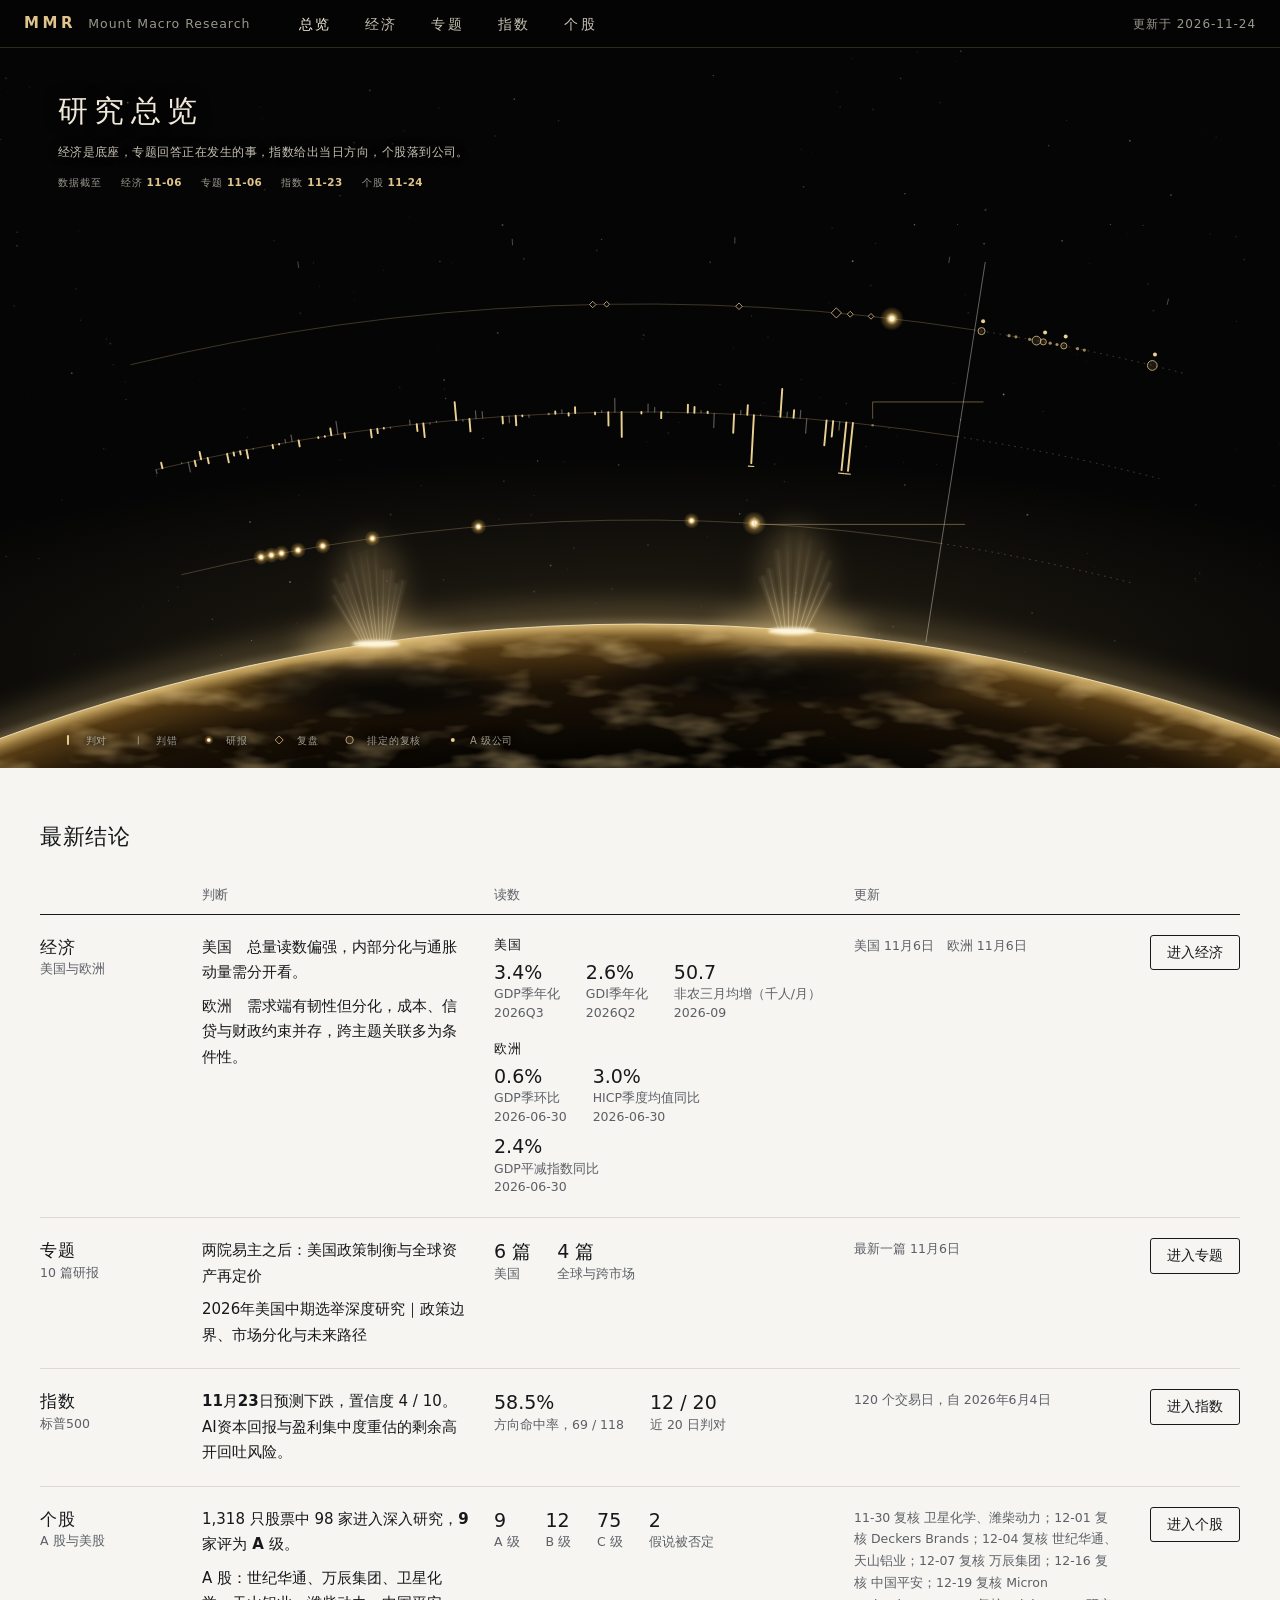
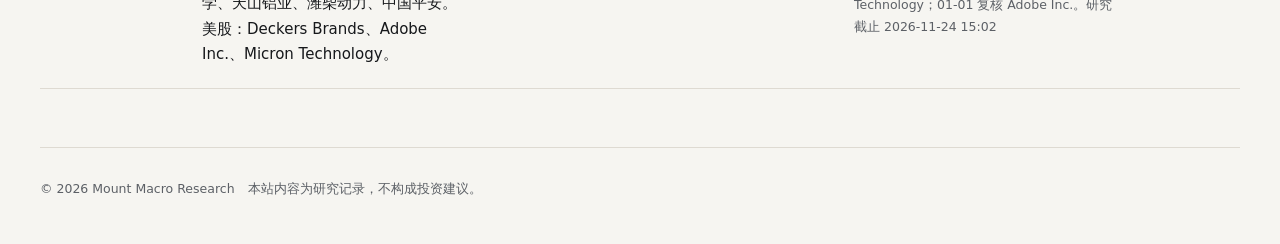
==== commit 8bf9c1c7: "更新个股研究结果和指数（补到 11-23）；首页月份与“今天”重叠时只画刻度线，个股页相邻的 A 级名字补足一层高度 Co-Authored-By: Claude Opus 5.5 <noreply@" ====
--- a/index.html
+++ b/index.html
@@ -6,7 +6,7 @@
 <title>Mount Macro Research</title>
 <meta name="description" content="Mount Macro Research：从基础经济研究、专题研究到标普500 当日预测与 A 股、美股个股机会的一套研究。">
 <link rel="icon" href="assets/favicon.svg" type="image/svg+xml">
-<link rel="stylesheet" href="assets/site.css?v=ba5c4e25df">
+<link rel="stylesheet" href="assets/site.css?v=452af2e6de">
 <style>
 .now td:first-child { width: 150px } .now h3 { font: 600 17px/1.5 var(--sans); letter-spacing: .06em } .now h3 small { display: block; font: 400 12.5px/1.5 var(--sans); color: var(--p-ink2); letter-spacing: 0 }
 .now .judg { font-size: 15px; line-height: 1.7; max-width: 44ch; text-wrap: pretty } .now .judg + .judg { margin-top: 8px } .now .judg b { font-weight: 600 }
@@ -42,8 +42,8 @@
   </div>
 </main>
 
-<script src="data/hub.js?v=ba5c4e25df"></script>
-<script src="assets/site.js?v=ba5c4e25df"></script>
-<script src="assets/home.js?v=ba5c4e25df"></script>
+<script src="data/hub.js?v=452af2e6de"></script>
+<script src="assets/site.js?v=452af2e6de"></script>
+<script src="assets/home.js?v=452af2e6de"></script>
 </body>
 </html>
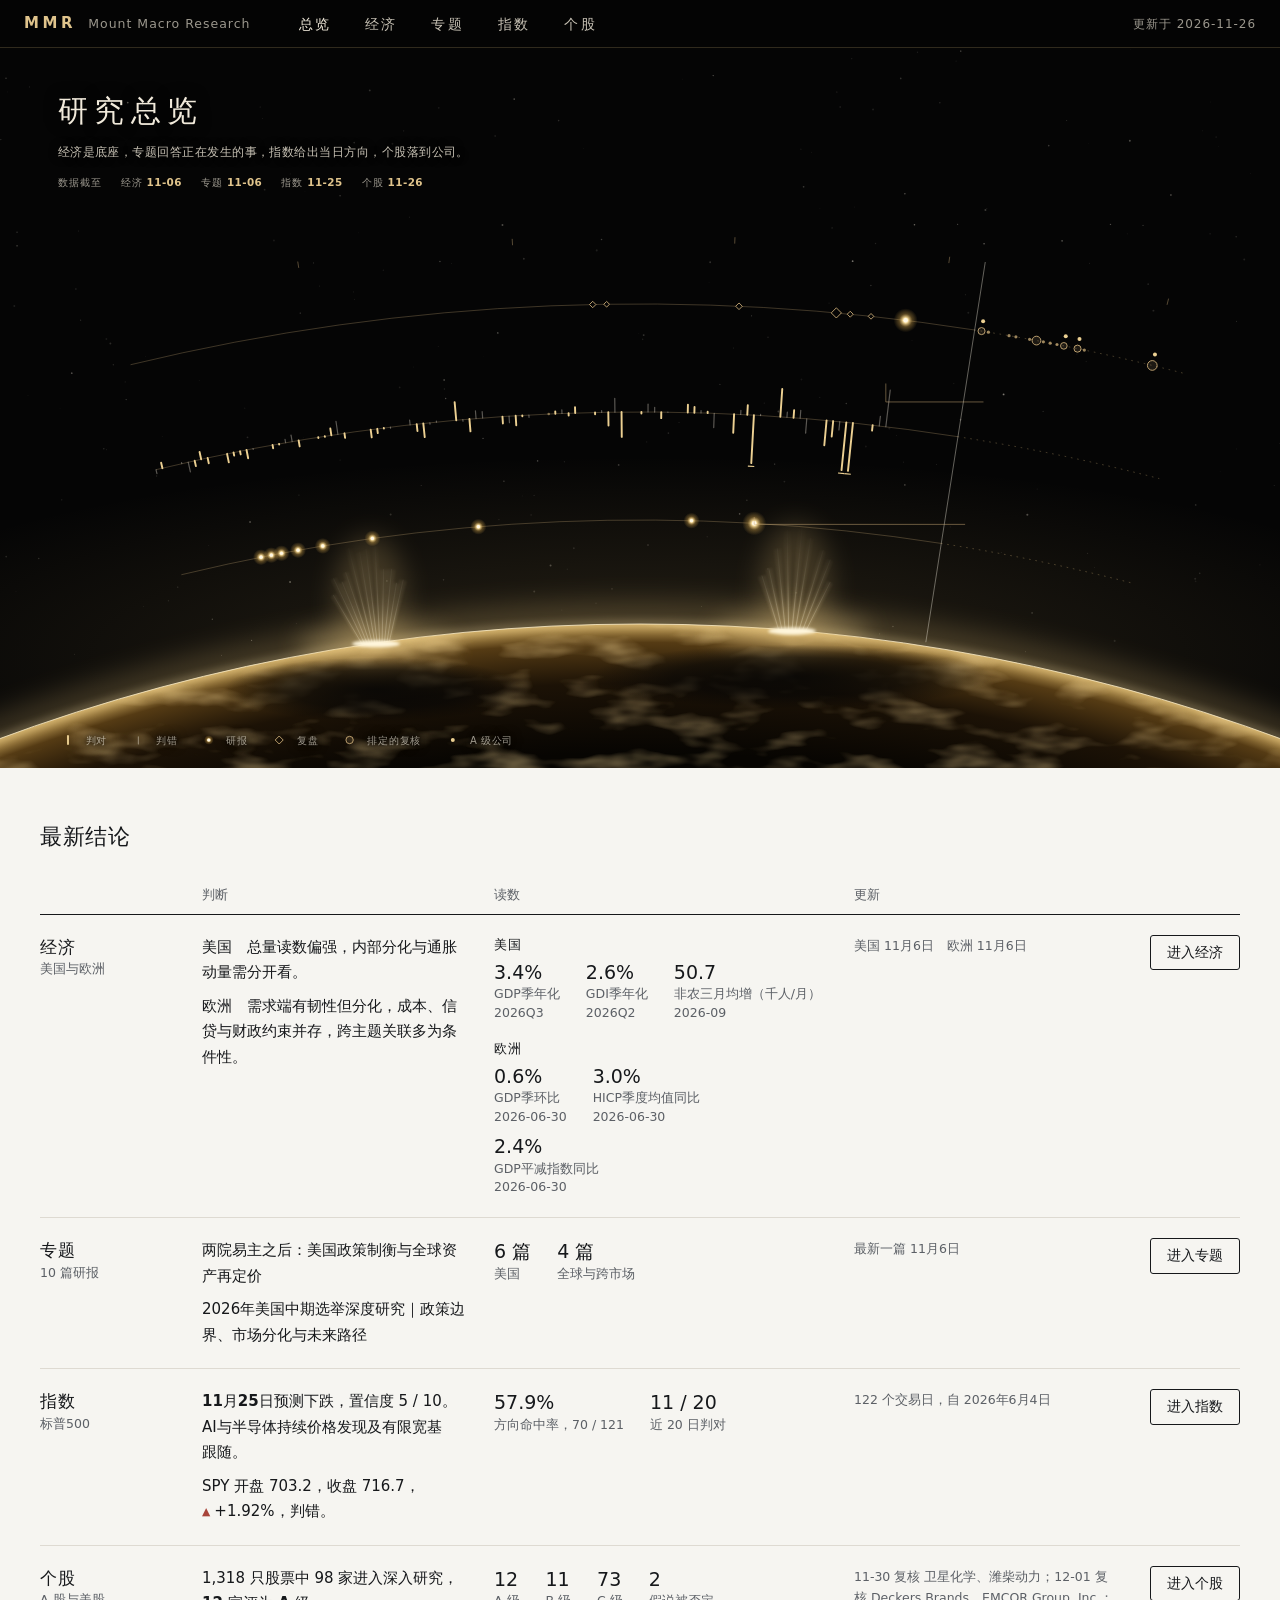
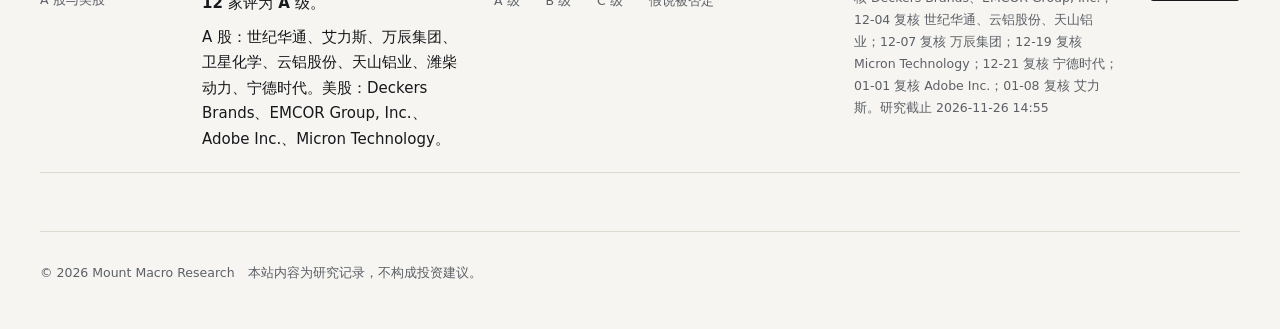
==== commit 4098773e: "更新个股研究结果和指数（补到 11-25） 个股截止 11-26 14:55：A 级 12 家。中国平安收盘越过价格上限转为 C；云铝股份、艾力斯、EMCOR 回到价格条件内转回 A，宁德时代由 B " ====
--- a/index.html
+++ b/index.html
@@ -6,7 +6,7 @@
 <title>Mount Macro Research</title>
 <meta name="description" content="Mount Macro Research：从基础经济研究、专题研究到标普500 当日预测与 A 股、美股个股机会的一套研究。">
 <link rel="icon" href="assets/favicon.svg" type="image/svg+xml">
-<link rel="stylesheet" href="assets/site.css?v=452af2e6de">
+<link rel="stylesheet" href="assets/site.css?v=5f2db74e2a">
 <style>
 .now td:first-child { width: 150px } .now h3 { font: 600 17px/1.5 var(--sans); letter-spacing: .06em } .now h3 small { display: block; font: 400 12.5px/1.5 var(--sans); color: var(--p-ink2); letter-spacing: 0 }
 .now .judg { font-size: 15px; line-height: 1.7; max-width: 44ch; text-wrap: pretty } .now .judg + .judg { margin-top: 8px } .now .judg b { font-weight: 600 }
@@ -42,8 +42,8 @@
   </div>
 </main>
 
-<script src="data/hub.js?v=452af2e6de"></script>
-<script src="assets/site.js?v=452af2e6de"></script>
-<script src="assets/home.js?v=452af2e6de"></script>
+<script src="data/hub.js?v=5f2db74e2a"></script>
+<script src="assets/site.js?v=5f2db74e2a"></script>
+<script src="assets/home.js?v=5f2db74e2a"></script>
 </body>
 </html>
